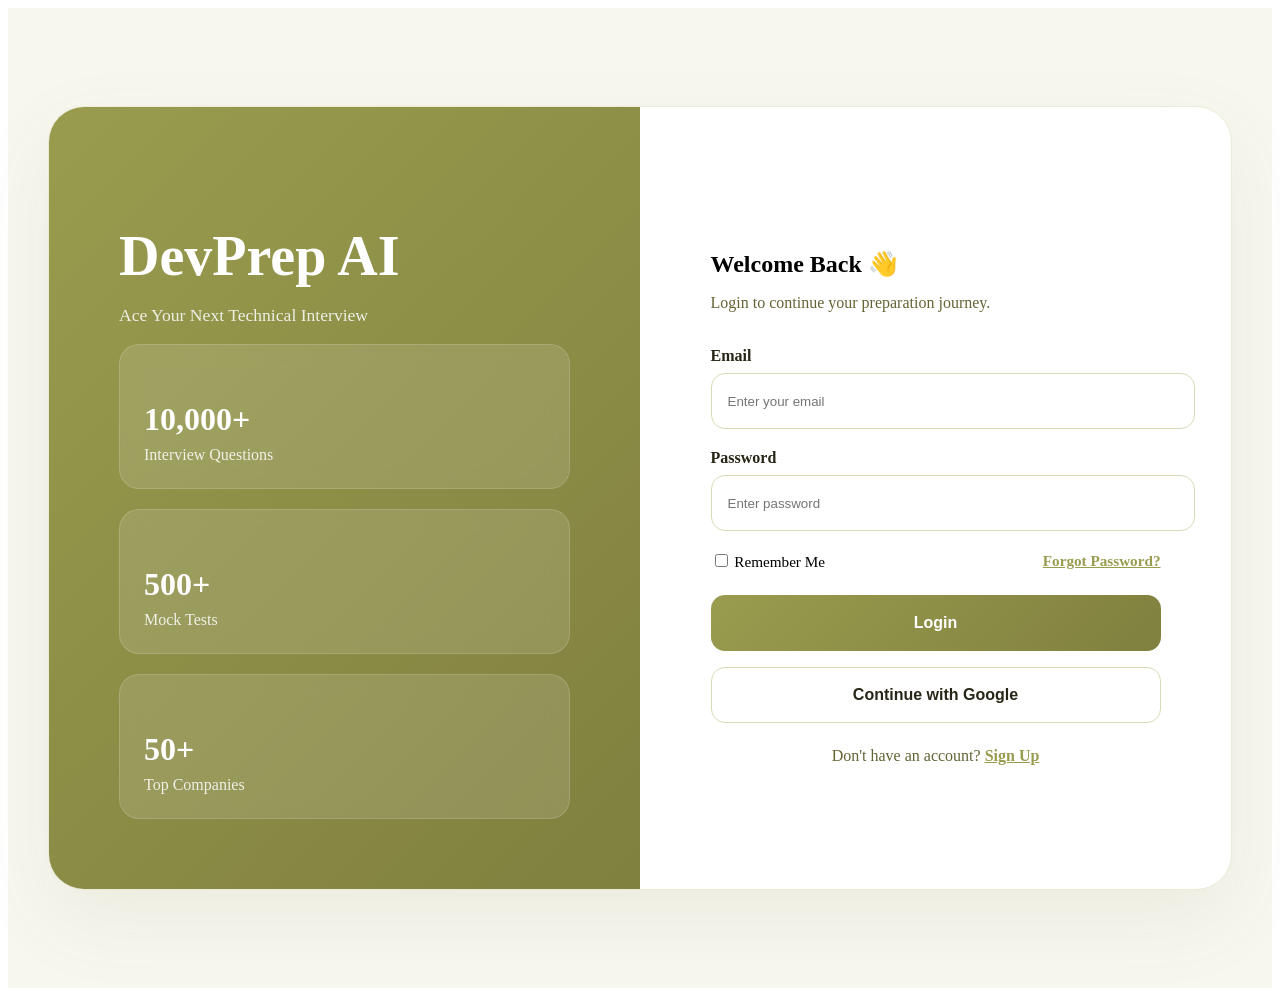
==== pages/login.html @ 7ce7b7ac "Login page completed" ====
<!DOCTYPE html>
<html lang="en">

<head>

    <meta charset="UTF-8">

    <meta name="viewport" content="width=device-width, initial-scale=1.0">

    <title>Login | DevPrep AI</title>

    <link rel="stylesheet" href="../assets/css/style.css">

    <link rel="stylesheet" href="../assets/css/login.css">

</head>

<body>

    <section class="login-page">

        <div class="login-container">

            <!-- LEFT -->

            <div class="login-left">

                <div class="brand">

                    <h1>DevPrep AI</h1>

                    <p>
                        Ace Your Next Technical Interview
                    </p>

                </div>

                <div class="login-info">

                    <div class="info-card">

                        <h3>10,000+</h3>

                        <span>Interview Questions</span>

                    </div>

                    <div class="info-card">

                        <h3>500+</h3>

                        <span>Mock Tests</span>

                    </div>

                    <div class="info-card">

                        <h3>50+</h3>

                        <span>Top Companies</span>

                    </div>

                </div>

            </div>

            <!-- RIGHT -->

            <div class="login-right">

                <div class="login-card">

                    <h2>Welcome Back 👋</h2>

                    <p>
                        Login to continue your preparation journey.
                    </p>

                    <form>

                        <div class="form-group">

                            <label>Email</label>

                            <input type="email" placeholder="Enter your email">

                        </div>

                        <div class="form-group">

                            <label>Password</label>

                            <input type="password" placeholder="Enter password">

                        </div>

                        <div class="login-options">

                            <label>

                                <input type="checkbox">
                                Remember Me

                            </label>

                            <a href="#">
                                Forgot Password?
                            </a>

                        </div>

                        <button class="login-btn">
                            Login
                        </button>

                        <button class="google-btn">
                            Continue with Google
                        </button>

                        <div class="signup-link">

                            Don't have an account?

                            <a href="signup.html">
                                Sign Up
                            </a>

                        </div>

                    </form>

                </div>

            </div>

        </div>

    </section>

</body>

</html>
---- assets/css/login.css ----
/* ==========================================
   LOGIN PAGE
========================================== */

.login-page {

    min-height: 100vh;

    background: #F7F7EF;

    display: flex;

    align-items: center;

    justify-content: center;

    padding: 40px;
}

/* ==========================================
   CONTAINER
========================================== */

.login-container {

    width: 100%;

    max-width: 1400px;

    background: #FFFFFF;

    border: 1px solid #EAECD8;

    border-radius: 36px;

    overflow: hidden;

    display: grid;

    grid-template-columns: 1fr 1fr;

    box-shadow:
        0 30px 80px rgba(101,99,52,0.08);
}

/* ==========================================
   LEFT SIDE
========================================== */

.login-left {

    background:
        linear-gradient(
            135deg,
            #999C4E,
            #80803F
        );

    color: #FFFFFF;

    padding: 70px;

    display: flex;

    flex-direction: column;

    justify-content: space-between;
}

.brand h1 {

    color: #FFFFFF;

    font-size: 3.5rem;

    margin-bottom: 15px;
}

.brand p {

    color: rgba(255,255,255,0.85);

    font-size: 1.1rem;

    max-width: 400px;
}

/* ==========================================
   INFO CARDS
========================================== */

.login-info {

    display: flex;

    flex-direction: column;

    gap: 20px;
}

.info-card {

    background: rgba(255,255,255,0.12);

    backdrop-filter: blur(10px);

    border: 1px solid rgba(255,255,255,0.15);

    border-radius: 20px;

    padding: 24px;
}

.info-card h3 {

    color: #FFFFFF;

    font-size: 2rem;

    margin-bottom: 8px;
}

.info-card span {

    color: rgba(255,255,255,0.85);
}

/* ==========================================
   RIGHT SIDE
========================================== */

.login-right {

    display: flex;

    align-items: center;

    justify-content: center;

    padding: 70px;
}

.login-card {

    width: 100%;

    max-width: 450px;
}

.login-card h2 {

    margin-bottom: 10px;
}

.login-card p {

    margin-bottom: 35px;

    color: #656334;
}

/* ==========================================
   FORM
========================================== */

.form-group {

    margin-bottom: 20px;
}

.form-group label {

    display: block;

    margin-bottom: 8px;

    font-weight: 600;

    color: #282616;
}

.form-group input {

    width: 100%;

    height: 54px;

    padding: 0 16px;

    border: 1px solid #D9DBB4;

    border-radius: 14px;

    background: #FFFFFF;

    transition: 0.3s ease;
}

.form-group input:focus {

    outline: none;

    border-color: #999C4E;

    box-shadow:
        0 0 0 4px rgba(153,156,78,0.15);
}

/* ==========================================
   OPTIONS
========================================== */

.login-options {

    display: flex;

    justify-content: space-between;

    align-items: center;

    margin-bottom: 24px;

    font-size: 0.95rem;
}

.login-options a {

    color: #999C4E;

    font-weight: 600;
}

/* ==========================================
   BUTTONS
========================================== */

.login-btn {

    width: 100%;

    height: 56px;

    border: none;

    border-radius: 14px;

    background:
        linear-gradient(
            135deg,
            #999C4E,
            #80803F
        );

    color: #FFFFFF;

    font-size: 1rem;

    font-weight: 700;

    cursor: pointer;

    margin-bottom: 16px;
}

.google-btn {

    width: 100%;

    height: 56px;

    border: 1px solid #D9DBB4;

    border-radius: 14px;

    background: #FFFFFF;

    color: #282616;

    font-size: 1rem;

    font-weight: 600;

    cursor: pointer;
}

/* ==========================================
   SIGNUP LINK
========================================== */

.signup-link {

    text-align: center;

    margin-top: 24px;

    color: #656334;
}

.signup-link a {

    color: #999C4E;

    font-weight: 700;
}

/* ==========================================
   RESPONSIVE
========================================== */

@media (max-width: 992px) {

    .login-container {

        grid-template-columns: 1fr;
    }

    .login-left {

        padding: 50px;
    }

    .login-right {

        padding: 50px;
    }
}

@media (max-width: 768px) {

    .login-page {

        padding: 20px;
    }

    .login-left,
    .login-right {

        padding: 35px;
    }

    .brand h1 {

        font-size: 2.5rem;
    }

    .login-options {

        flex-direction: column;

        gap: 10px;

        align-items: flex-start;
    }
}
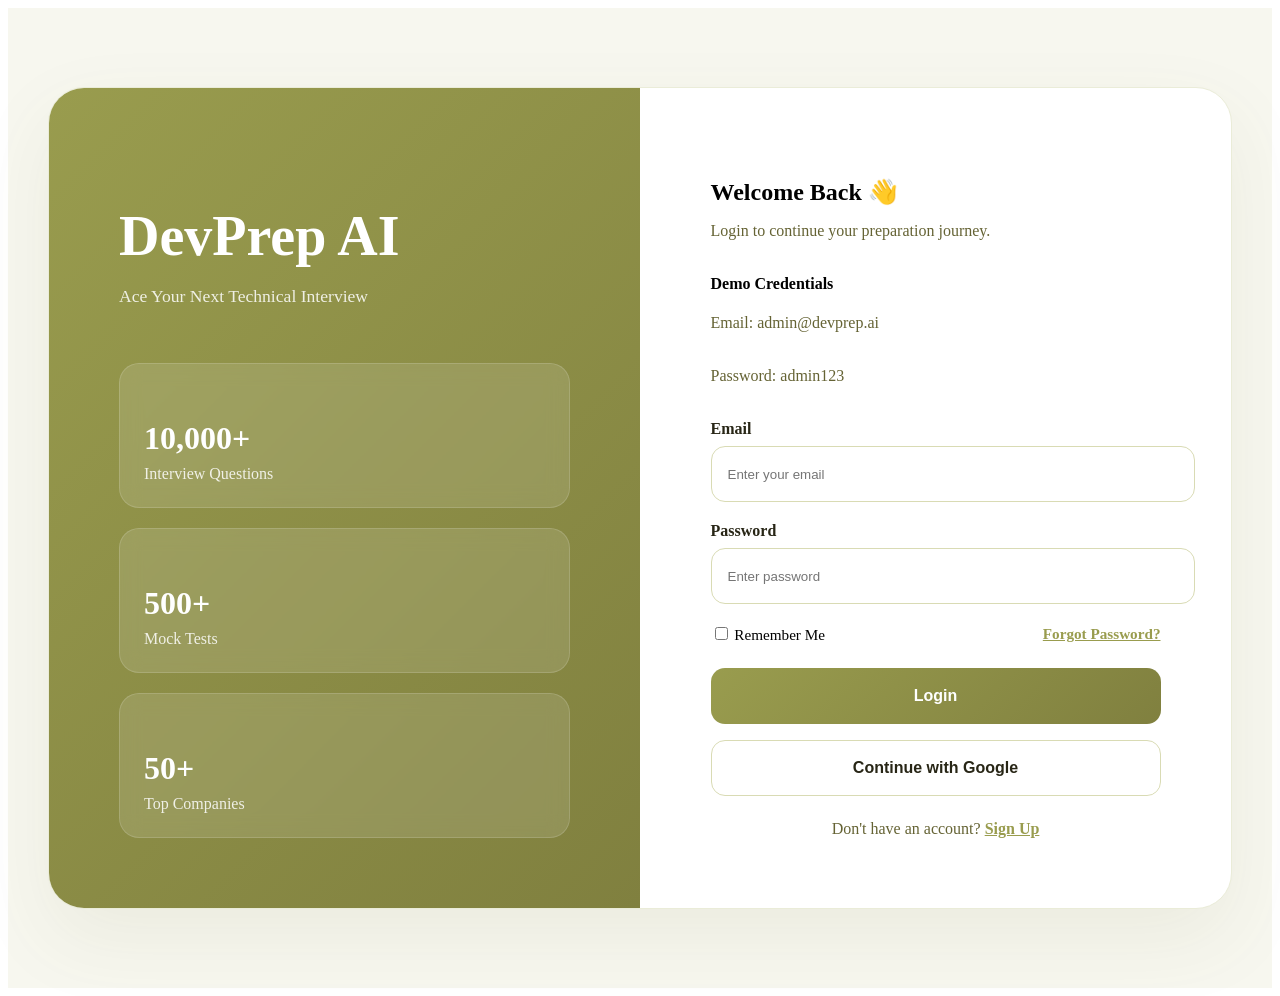
==== commit f8e4fe68: "Dashboard done" ====
--- a/pages/login.html
+++ b/pages/login.html
@@ -77,7 +77,17 @@
                         Login to continue your preparation journey.
                     </p>
 
-                    <form>
+                    <div class="demo-credentials">
+
+                        <h4>Demo Credentials</h4>
+
+                        <p>Email: admin@devprep.ai</p>
+
+                        <p>Password: admin123</p>
+
+                    </div>
+
+                    <form action="dashboard.html">
 
                         <div class="form-group">
 
